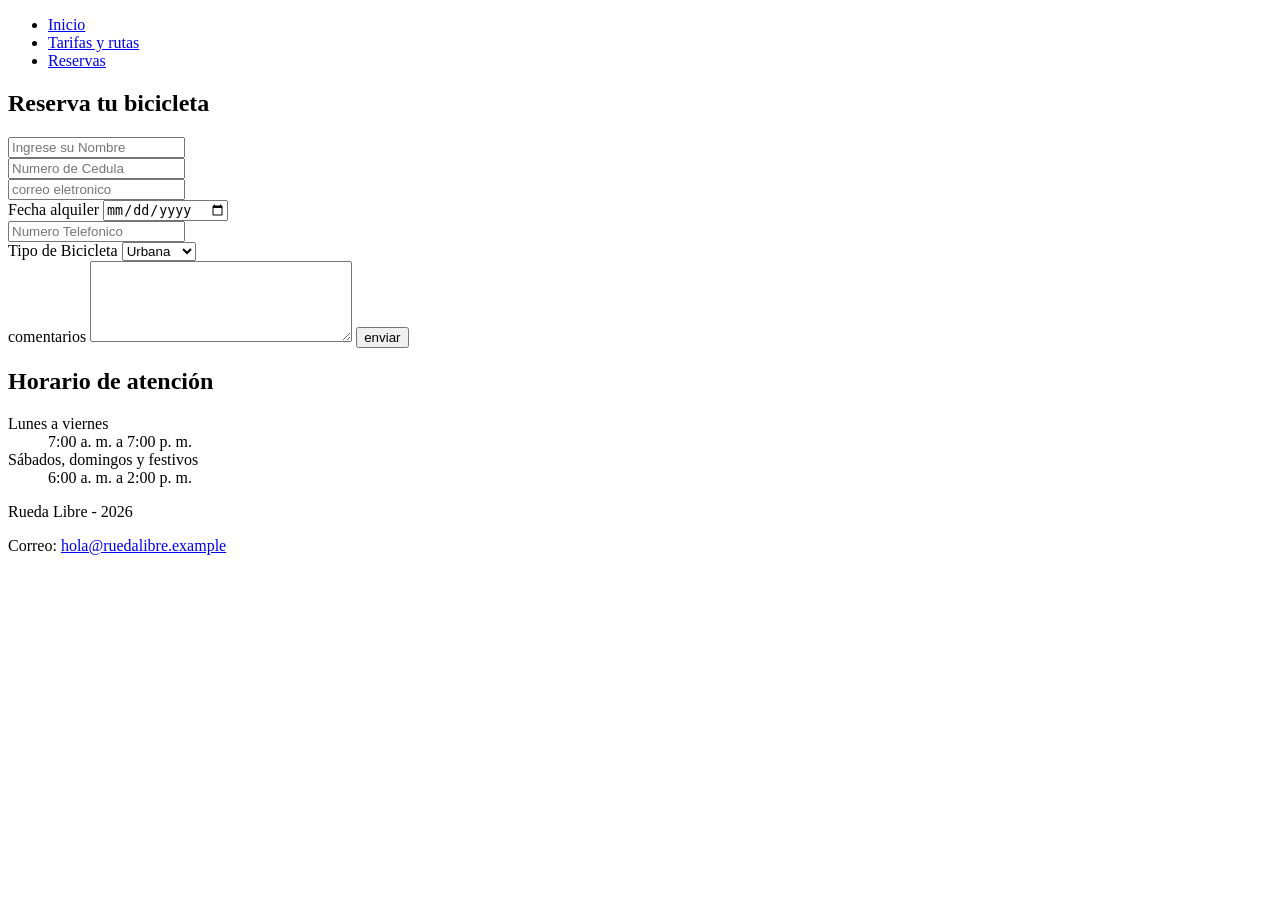
==== Paginas/reservas.html @ f2f65206 "feat: agrego paginas y el formulario para reservar" ====
<!DOCTYPE html>
<html lang="es">
<head>
    <meta charset="UTF-8">
    <meta name="viewport" content="width=device-width, initial-scale=1.0">
    <title>Reservas - Rueda Libre</title>
</head>
<body>
    <nav>
        <ul>
            <li><a href="../index.html">Inicio</a></li>
            <li><a href="tarifas.html">Tarifas y rutas</a></li>
            <li><a href="tarifas.html">Reservas</a></li>
        </ul>
    </nav>
    <section>

        <h1>Reserva tu bicicleta</h1>
    <form action = "tarifas.html" method="post">
        <dt> <input type="text" name="nombres" id="nombres" placeholder="Ingrese su Nombre" required></dt>
        <dt><input type="text" name="Cedula" id="Cedula" placeholder="Numero de Cedula" required></dt>
        <dt><input type="email" name="correo" id="correo" placeholder="correo eletronico" required></dt>
        <label for="fechaalquiler">Fecha alquiler</label>
        <input type="date">
        <dt><input type="text" name="numero" id="numero" placeholder="Numero Telefonico"></dt>
        <label for="tipo de bicicleta">Tipo de Bicicleta</label>
        <select name ="Tipo de Bicicleta" id="Tipo de bicicleta">
            <option value = "Urbana">Urbana</option>
            <option value = "Montaña">Montaña</option>
            <option value = "Electrica">Electrica</option>
        </select>

        <br>
        <label for="cometarios">comentarios</label>
        <textarea cols="30" rows="5" name="comentarios" id="comentarios"></textarea>
    <button type="submit">enviar</button>
    </form>
    </section>
    <h2>Horario de atención</h2>
    <dl>
        <dt>Lunes a viernes</dt>
        <dd>7:00 a. m. a 7:00 p. m.</dd>
        <dt>Sábados, domingos y festivos</dt>
        <dd>6:00 a. m. a 2:00 p. m.</dd>
    </dl>

    <footer>
        <p>Rueda Libre - 2026</p>
        <p>Correo: <a href="mailto:hola@ruedalibre.example">hola@ruedalibre.example</a></p>
    </footer>
</body>
</html>
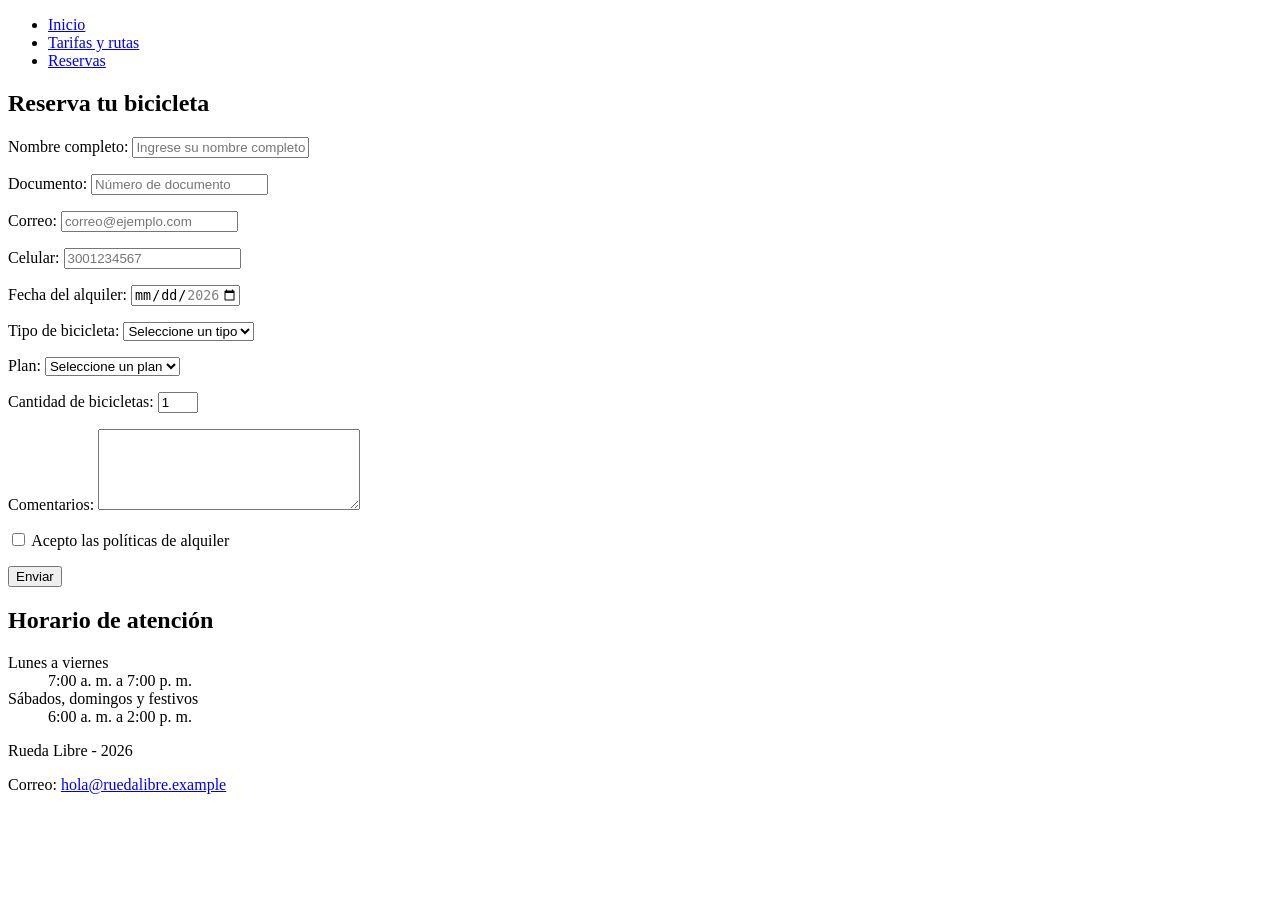
==== commit 3a301e09: "feat: se actualizo el formulario con las validaciones dads" ====
--- a/Paginas/reservas.html
+++ b/Paginas/reservas.html
@@ -17,24 +17,69 @@
     <section>
 
         <h1>Reserva tu bicicleta</h1>
-    <form action = "tarifas.html" method="post">
-        <dt> <input type="text" name="nombres" id="nombres" placeholder="Ingrese su Nombre" required></dt>
-        <dt><input type="text" name="Cedula" id="Cedula" placeholder="Numero de Cedula" required></dt>
-        <dt><input type="email" name="correo" id="correo" placeholder="correo eletronico" required></dt>
-        <label for="fechaalquiler">Fecha alquiler</label>
-        <input type="date">
-        <dt><input type="text" name="numero" id="numero" placeholder="Numero Telefonico"></dt>
-        <label for="tipo de bicicleta">Tipo de Bicicleta</label>
-        <select name ="Tipo de Bicicleta" id="Tipo de bicicleta">
-            <option value = "Urbana">Urbana</option>
-            <option value = "Montaña">Montaña</option>
-            <option value = "Electrica">Electrica</option>
+<form action="tarifas.html" method="post">
+    <p>
+        <label for="nombres">Nombre completo: </label>
+        <input type="text" name="nombres" id="nombres" placeholder="Ingrese su nombre completo" required minlength="3" maxlength="100">
+    </p>
+
+    <p>
+        <label for="documento">Documento:</label>
+        <input type="text" name="documento" id="documento" placeholder="Número de documento" required inputmode="numeric" pattern="[0-9]{6,10}" minlength="6" maxlength="10" title="Solo números, entre 6 y 10 dígitos">
+    </p>
+
+    <p>
+        <label for="correo">Correo:</label>
+        <input type="email" name="correo" id="correo" placeholder="correo@ejemplo.com" required pattern="[^\s@]+@[^\s@]+\.[^\s@]+" title="Ingrese un correo válido, por ejemplo nombre@dominio.com">
+    </p>
+
+    <p>
+        <label for="celular">Celular:</label>
+        <input type="tel" name="celular" id="celular" placeholder="3001234567" required inputmode="numeric" pattern="3[0-9]{9}" maxlength="10" title="10 dígitos y debe empezar por 3">
+    </p>
+
+    <p>
+        <label for="fechaalquiler">Fecha del alquiler:</label>
+        <input type="date" name="fechaalquiler" id="fechaalquiler" required min="2026-11-01" max="2026-12-31">
+    </p>
+
+    <p>
+        <label for="tipobicicleta">Tipo de bicicleta: </label>
+        <select name="tipobicicleta" id="tipobicicleta" required>
+            <option value="" selected disabled>Seleccione un tipo</option>
+            <option value="Urbana">Urbana</option>
+            <option value="Montaña">Montaña</option>
+            <option value="Electrica">Eléctrica</option>
         </select>
+    </p>
 
-        <br>
-        <label for="cometarios">comentarios</label>
-        <textarea cols="30" rows="5" name="comentarios" id="comentarios"></textarea>
-    <button type="submit">enviar</button>
+    <p>
+        <label for="plan">Plan:</label>
+        <select name="plan" id="plan" required>
+            <option value="" selected disabled>Seleccione un plan</option>
+            <option value="Hora">Por hora</option>
+            <option value="Dia">Por día</option>
+            <option value="Semana">Por semana</option>
+        </select>
+    </p>
+
+    <p>
+        <label for="cantidad">Cantidad de bicicletas:</label>
+        <input type="number" name="cantidad" id="cantidad" required min="1" max="6" step="1" value="1">
+    </p>
+
+    <p>
+        <label for="comentarios">Comentarios:</label>
+        <textarea name="comentarios" id="comentarios" cols="30" rows="5" maxlength="300"></textarea>
+    </p>
+
+    <p>
+        <input type="checkbox" name="politicas" id="politicas" required>
+        <label for="politicas">Acepto las políticas de alquiler</label>
+    </p>
+
+    <button type="submit">Enviar</button>
+</form>
     </form>
     </section>
     <h2>Horario de atención</h2>
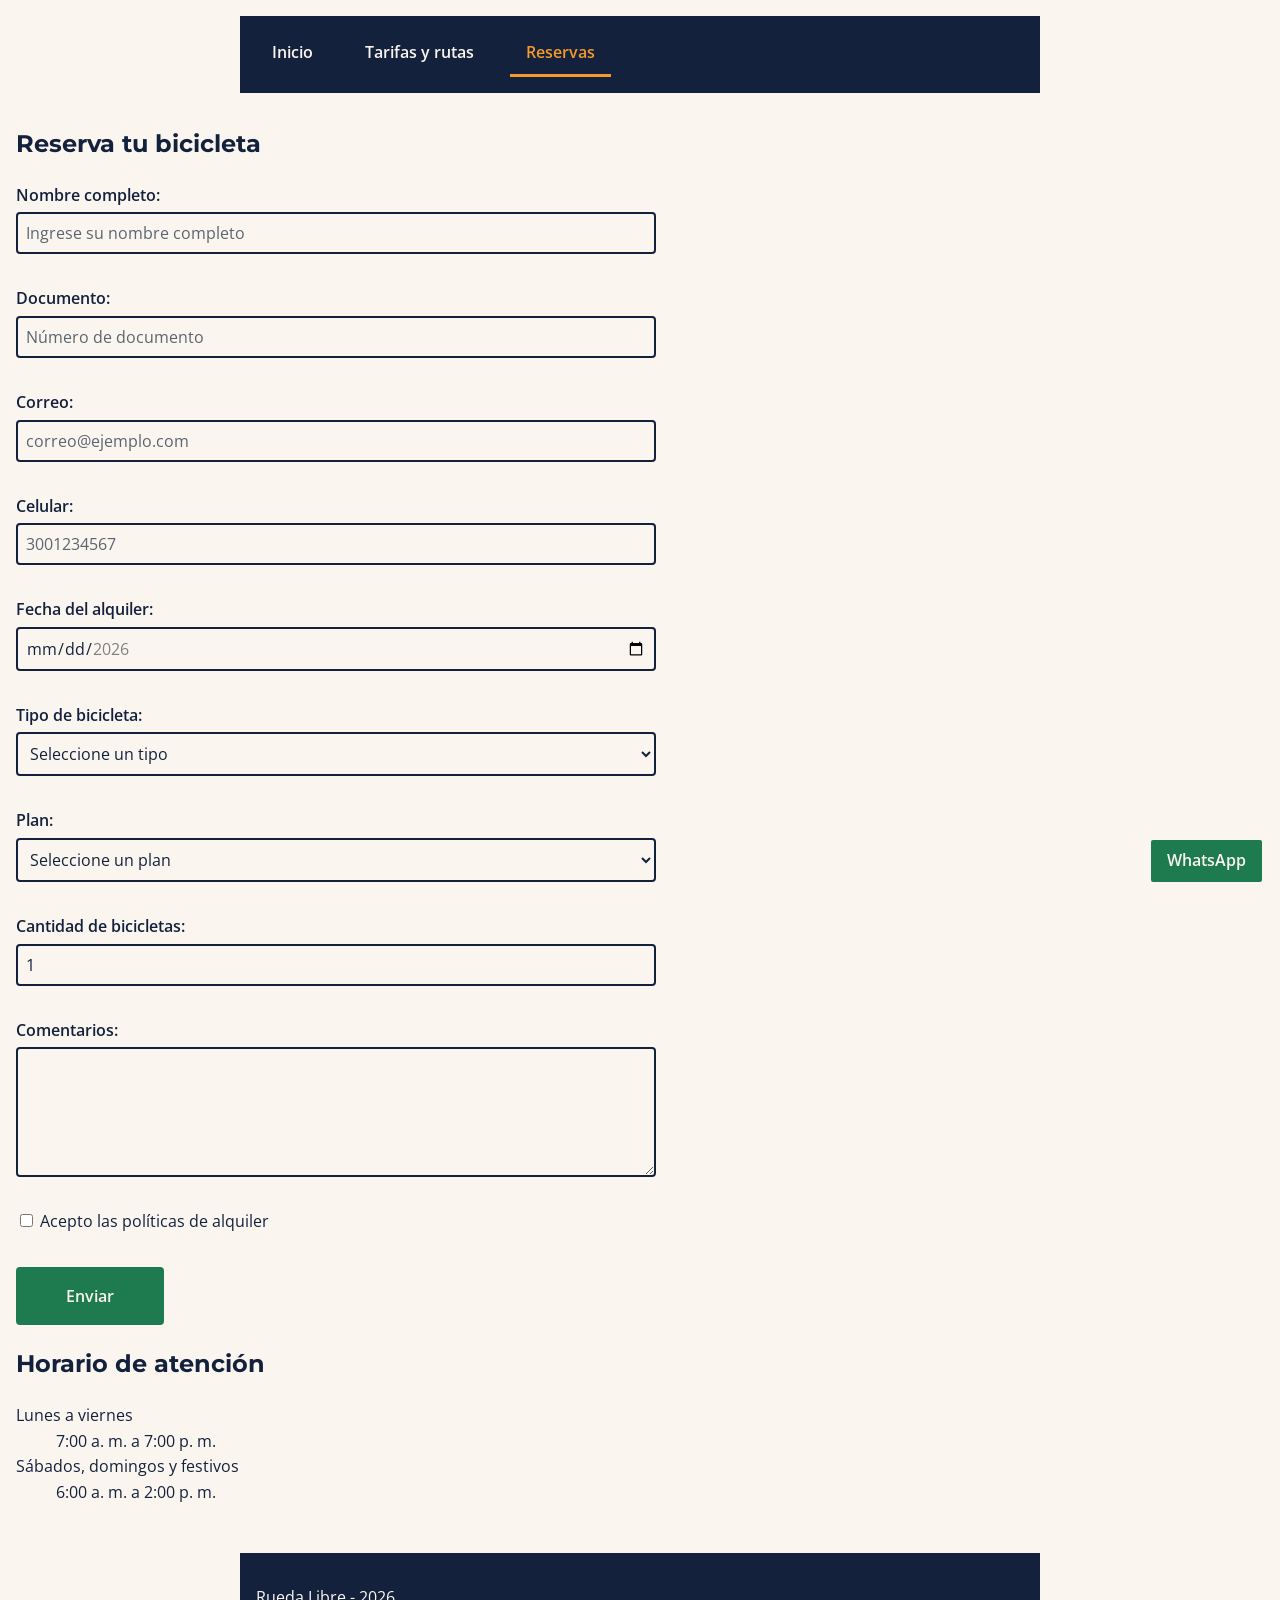
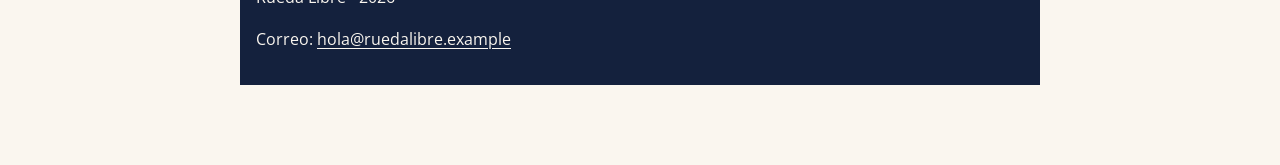
==== commit c3a94165: "feat: dia 3, aun hay errores y cosas por corregir" ====
--- a/Paginas/reservas.html
+++ b/Paginas/reservas.html
@@ -5,19 +5,25 @@
     <meta charset="UTF-8">
     <meta name="viewport" content="width=device-width, initial-scale=1.0">
     <title>Reservas - Rueda Libre</title>
+    <link rel="preconnect" href="https://fonts.googleapis.com">
+    <link rel="preconnect" href="https://fonts.gstatic.com" crossorigin>
+    <link href="https://fonts.googleapis.com/css2?family=Montserrat:wght@600;700&family=Open+Sans:wght@400;600&display=swap" rel="stylesheet">
+    <link rel="stylesheet" href="../css/styles.css">
 </head>
 <body>
-    <nav>
-        <ul>
-            <li><a href="../index.html">Inicio</a></li>
-            <li><a href="tarifas.html">Tarifas y rutas</a></li>
-            <li><a href="tarifas.html">Reservas</a></li>
-        </ul>
-    </nav>
+    <header>
+        <nav aria-label="Principal">
+            <ul id="menu">
+                <li><a href="../index.html">Inicio</a></li>
+                <li><a href="tarifas.html">Tarifas y rutas</a></li>
+                <li><a href="reservas.html" class="activo" aria-current="page">Reservas</a></li>
+            </ul>
+        </nav>
+    </header>
     <section>
 
-        <h1>Reserva tu bicicleta</h1>
-<form action="tarifas.html" method="post">
+    <h1>Reserva tu bicicleta</h1>
+    <form action="tarifas.html" method="post">
     <p>
         <label for="nombres">Nombre completo: </label>
         <input type="text" name="nombres" id="nombres" placeholder="Ingrese su nombre completo" required minlength="3" maxlength="100">
@@ -94,5 +100,6 @@
         <p>Rueda Libre - 2026</p>
         <p>Correo: <a href="mailto:hola@ruedalibre.example">hola@ruedalibre.example</a></p>
     </footer>
+    <a href="https://wa.me/573000000000" class="whatsapp" target="_blank" rel="noopener noreferrer" aria-label="WhatsApp (se abre en una pestaña nueva)">WhatsApp</a>
 </body>
 </html>
--- a/css/styles.css
+++ b/css/styles.css
@@ -0,0 +1,397 @@
+/* =========================================================
+   Rueda Libre v1.0 - Hoja de estilos principal
+   Índice:
+   1. Modelo de caja
+   2. Variables
+   3. Base (cuerpo, títulos, enlaces, imágenes)
+   4. Estructura (columna central)
+   5. Navegación
+   6. Componentes (portada, tarjetas, botones, WhatsApp, tablas)
+   7. Formulario
+   8. Pie de página
+   ========================================================= */
+
+
+/* =========================================================
+   1. MODELO DE CAJA
+   width incluye relleno y borde en todos los elementos
+   ========================================================= */
+*, *::before, *::after {
+    box-sizing: border-box;
+}
+
+
+/* =========================================================
+   2. VARIABLES
+   ========================================================= */
+:root {
+    /* Paleta del cliente */
+    --color-primario:   #1E7A4F;  /* Verde Ruta: botones y enlaces */
+    --color-secundario: #F39A2B;  /* Naranja Pedal: fondos de destacados */
+    --color-texto:      #14213D;  /* Azul Noche: texto, títulos, encabezado */
+    --color-fondo:      #FAF6EF;  /* Crema: fondo general */
+    --color-gris:       #5B6470;  /* Gris Asfalto: texto secundario */
+
+    /* Tipografía con respaldo */
+    --fuente-titulos: "Montserrat", Arial, Helvetica, sans-serif;
+    --fuente-texto:   "Open Sans", Verdana, Arial, sans-serif;
+
+    /* Escala de espaciado */
+    --espacio-xs: 0.25rem;
+    --espacio-s:  0.5rem;
+    --espacio-m:  1rem;
+    --espacio-l:  2rem;
+    --espacio-xl: 3rem;
+}
+
+
+/* =========================================================
+   3. BASE
+   ========================================================= */
+body {
+    font-family: var(--fuente-texto);
+    color: var(--color-texto);
+    background-color: var(--color-fondo);
+    line-height: 1.6;
+    margin: 0;
+    padding: var(--espacio-m);
+    /* Espacio al final para que el enlace de WhatsApp no tape el pie */
+    padding-bottom: calc(var(--espacio-xl) + var(--espacio-l));
+}
+
+h1, h2, h3, h4, h5, h6 {
+    font-family: var(--fuente-titulos);
+}
+
+a {
+    color: var(--color-primario);
+    text-decoration: underline;
+    text-underline-offset: 0.2em;
+}
+
+a:hover,
+a:focus {
+    color: var(--color-texto);
+    text-decoration-thickness: 0.15em;
+}
+
+a:focus {
+    outline: 3px solid var(--color-primario);
+    outline-offset: 3px;
+}
+
+img {
+    max-width: 100%;
+    height: auto;
+}
+
+
+/* =========================================================
+   4. ESTRUCTURA
+   Columna central limitada en rem y centrada
+   ========================================================= */
+nav, main, footer {
+    max-width: 50rem;
+    margin-left: auto;
+    margin-right: auto;
+}
+
+
+/* =========================================================
+   5. NAVEGACIÓN
+   ========================================================= */
+nav {
+    background-color: var(--color-texto);
+    padding: var(--espacio-m);
+    margin-bottom: var(--espacio-l);
+}
+
+#menu {
+    list-style: none;
+    margin: 0;
+    padding: 0;
+}
+
+/* Opciones en fila */
+#menu li {
+    display: inline-block;
+    margin-right: var(--espacio-m);
+}
+
+#menu a {
+    display: inline-block;
+    color: var(--color-fondo);
+    font-weight: 600;
+    text-decoration: none;
+    padding: var(--espacio-s) var(--espacio-m);
+    border-bottom: 3px solid transparent;
+}
+
+/* Página actual: (1,1,1) supera a "#menu a" (1,0,1) */
+#menu a.activo {
+    color: var(--color-secundario);
+    border-bottom-color: var(--color-secundario);
+}
+
+/* Después de .activo: misma especificidad, decide el orden */
+#menu a:hover,
+#menu a:focus {
+    background-color: var(--color-secundario);
+    color: var(--color-texto);
+}
+
+#menu a:focus {
+    outline: 3px solid var(--color-fondo);
+    outline-offset: 2px;
+}
+
+
+/* =========================================================
+   6. COMPONENTES
+   ========================================================= */
+
+/* ---------- Portada de inicio ---------- */
+.portada {
+    min-height: 60vh;
+    padding: var(--espacio-xl) var(--espacio-l);
+    margin-bottom: var(--espacio-l);
+    background-color: var(--color-primario);
+    color: var(--color-fondo);
+    border-radius: var(--espacio-s);
+    text-align: center;
+}
+
+.portada a {
+    color: var(--color-fondo);
+}
+
+.portada a:hover,
+.portada a:focus {
+    background-color: var(--color-secundario);
+    color: var(--color-texto);
+}
+
+.portada a:focus {
+    outline-color: var(--color-fondo);
+}
+
+.portada img {
+    display: block;
+    margin: var(--espacio-l) auto 0;
+}
+
+/* ---------- Tarjetas de servicio ---------- */
+.tarjeta {
+    position: relative;               /* referencia para la etiqueta */
+    width: 100%;
+    padding: var(--espacio-m);
+    margin-bottom: var(--espacio-l);
+    border: 2px solid var(--color-texto);
+    border-radius: var(--espacio-s);
+}
+
+.tarjeta h3 {
+    margin-top: 0;
+}
+
+.tarjeta img {
+    display: block;
+    width: 100%;
+    height: auto;
+    margin-bottom: var(--espacio-m);
+}
+
+/* Etiqueta "Nuevo": sale del flujo, no desplaza nada */
+.etiqueta-nuevo {
+    position: absolute;
+    top: var(--espacio-s);
+    right: var(--espacio-s);
+    padding: var(--espacio-xs) var(--espacio-s);
+    background-color: var(--color-secundario);
+    color: var(--color-texto);
+    border-radius: var(--espacio-xs);
+    font-size: 0.875rem;
+    font-weight: 700;
+    text-transform: uppercase;
+}
+
+/* Deja libre el espacio de la etiqueta para que no pise el título */
+.tarjeta-nueva h3 {
+    padding-right: calc(var(--espacio-xl) + var(--espacio-m));
+}
+
+/* ---------- Botones: CTA, formulario y WhatsApp ---------- */
+.boton-cta,
+button,
+.whatsapp {
+    background-color: var(--color-primario);
+    color: var(--color-fondo);
+    border: 2px solid var(--color-primario);
+    border-radius: var(--espacio-xs);
+    font-weight: 600;
+    text-decoration: none;
+    cursor: pointer;
+}
+
+.boton-cta {
+    display: inline-block;
+    padding: var(--espacio-s) var(--espacio-l);
+}
+
+button {
+    padding: var(--espacio-m) var(--espacio-xl);
+}
+
+.boton-cta:hover,
+.boton-cta:focus,
+button:hover,
+button:focus,
+.whatsapp:hover,
+.whatsapp:focus {
+    background-color: var(--color-secundario);
+    color: var(--color-texto);
+    border-color: var(--color-texto);
+}
+
+.boton-cta:focus,
+button:focus {
+    outline: 3px solid var(--color-texto);
+    outline-offset: 3px;
+}
+
+/* ---------- Enlace flotante de WhatsApp ---------- */
+.whatsapp {
+    position: fixed;                  /* anclado a la ventana, no a la página */
+    right: var(--espacio-m);
+    bottom: var(--espacio-m);
+    z-index: 10;                      /* por encima del contenido */
+    padding: var(--espacio-s) var(--espacio-m);
+    border-color: var(--color-fondo);
+}
+
+/* Aro crema + contorno azul: se ve sobre fondo crema y sobre el pie azul */
+.whatsapp:focus {
+    outline: 3px solid var(--color-texto);
+    outline-offset: 3px;
+    box-shadow: 0 0 0 3px var(--color-fondo);
+}
+
+/* ---------- Tablas ---------- */
+table {
+    width: 100%;
+    border-collapse: collapse;
+    margin-bottom: var(--espacio-l);
+}
+
+th, td {
+    border: 1px solid var(--color-texto);
+    padding: var(--espacio-s) var(--espacio-m);
+    text-align: left;
+}
+
+thead th {
+    background-color: var(--color-texto);
+    color: var(--color-fondo);
+}
+
+caption {
+    font-weight: 600;
+    margin-bottom: var(--espacio-s);
+}
+
+
+/* =========================================================
+   7. FORMULARIO
+   ========================================================= */
+form {
+    max-width: 40rem;
+}
+
+form p {
+    margin: 0 0 var(--espacio-l);
+}
+
+label {
+    display: block;
+    margin-bottom: var(--espacio-xs);
+    font-weight: 600;
+}
+
+/* El checkbox va en la misma línea que su etiqueta */
+input[type="checkbox"] + label {
+    display: inline;
+    font-weight: 400;
+}
+
+input, select, textarea, button {
+    font-family: inherit;
+    font-size: 1rem;
+}
+
+input, select, textarea {
+    color: var(--color-texto);
+    background-color: var(--color-fondo);
+    border: 2px solid var(--color-texto);
+    border-radius: var(--espacio-xs);
+    padding: var(--espacio-s);
+}
+
+/* Campos a todo el ancho (excepto el checkbox) */
+input:not([type="checkbox"]),
+select,
+textarea {
+    display: block;
+    width: 100%;
+}
+
+textarea {
+    resize: vertical;
+}
+
+input[type="checkbox"] {
+    accent-color: var(--color-primario);
+}
+
+::placeholder {
+    color: var(--color-gris);
+    opacity: 1;
+}
+
+input:hover,
+select:hover,
+textarea:hover {
+    border-color: var(--color-primario);
+}
+
+/* Indicador de foco propio */
+input:focus,
+select:focus,
+textarea:focus {
+    outline: 3px solid var(--color-primario);
+    outline-offset: 2px;
+    border-color: var(--color-primario);
+}
+
+
+/* =========================================================
+   8. PIE DE PÁGINA
+   ========================================================= */
+footer {
+    background-color: var(--color-texto);
+    color: var(--color-fondo);
+    margin-top: var(--espacio-xl);
+    padding: var(--espacio-m);
+}
+
+footer a {
+    color: var(--color-fondo);
+}
+
+footer a:hover,
+footer a:focus {
+    color: var(--color-secundario);
+}
+
+footer a:focus {
+    outline-color: var(--color-fondo);
+}
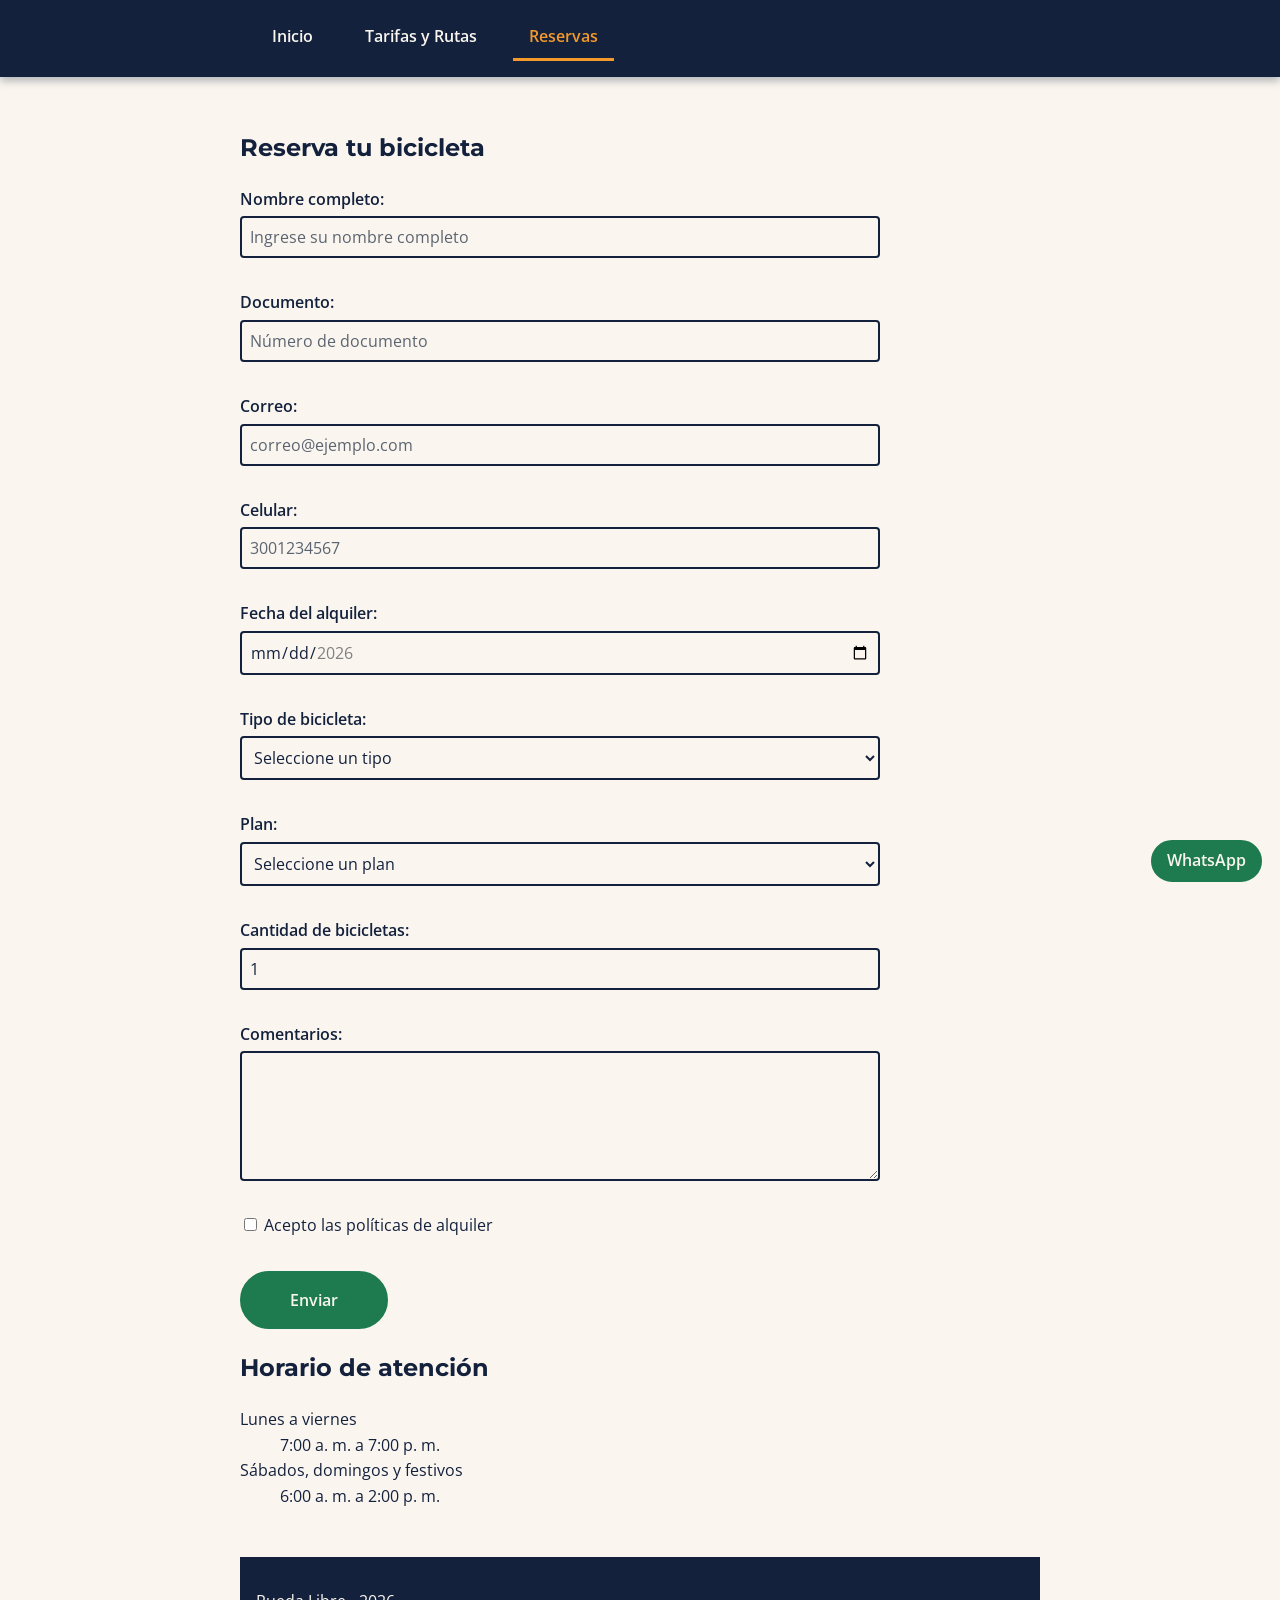
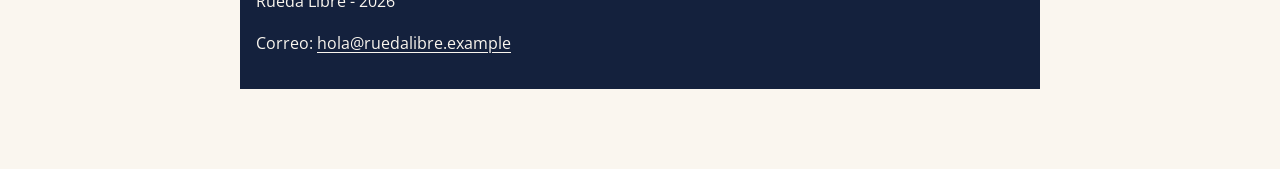
==== commit 6537ce59: "feat:dia 3 con actualisaciones y arreglo de errores" ====
--- a/Paginas/reservas.html
+++ b/Paginas/reservas.html
@@ -1,4 +1,3 @@
-
 <!DOCTYPE html>
 <html lang="es">
 <head>
@@ -11,95 +10,103 @@
     <link rel="stylesheet" href="../css/styles.css">
 </head>
 <body>
+
     <header>
         <nav aria-label="Principal">
             <ul id="menu">
                 <li><a href="../index.html">Inicio</a></li>
-                <li><a href="tarifas.html">Tarifas y rutas</a></li>
+                <li><a href="tarifas.html">Tarifas y Rutas</a></li>
                 <li><a href="reservas.html" class="activo" aria-current="page">Reservas</a></li>
             </ul>
         </nav>
     </header>
-    <section>
 
-    <h1>Reserva tu bicicleta</h1>
-    <form action="tarifas.html" method="post">
-    <p>
-        <label for="nombres">Nombre completo: </label>
-        <input type="text" name="nombres" id="nombres" placeholder="Ingrese su nombre completo" required minlength="3" maxlength="100">
-    </p>
+    <main>
 
-    <p>
-        <label for="documento">Documento:</label>
-        <input type="text" name="documento" id="documento" placeholder="Número de documento" required inputmode="numeric" pattern="[0-9]{6,10}" minlength="6" maxlength="10" title="Solo números, entre 6 y 10 dígitos">
-    </p>
+        <section>
+            <h1>Reserva tu bicicleta</h1>
 
-    <p>
-        <label for="correo">Correo:</label>
-        <input type="email" name="correo" id="correo" placeholder="correo@ejemplo.com" required pattern="[^\s@]+@[^\s@]+\.[^\s@]+" title="Ingrese un correo válido, por ejemplo nombre@dominio.com">
-    </p>
+            <form action="tarifas.html" method="get">
+                <p>
+                    <label for="nombres">Nombre completo:</label>
+                    <input type="text" name="nombres" id="nombres" placeholder="Ingrese su nombre completo" autocomplete="name" required minlength="3" maxlength="100">
+                </p>
 
-    <p>
-        <label for="celular">Celular:</label>
-        <input type="tel" name="celular" id="celular" placeholder="3001234567" required inputmode="numeric" pattern="3[0-9]{9}" maxlength="10" title="10 dígitos y debe empezar por 3">
-    </p>
+                <p>
+                    <label for="documento">Documento:</label>
+                    <input type="text" name="documento" id="documento" placeholder="Número de documento" required inputmode="numeric" pattern="[0-9]{6,10}" minlength="6" maxlength="10" title="Solo números, entre 6 y 10 dígitos">
+                </p>
 
-    <p>
-        <label for="fechaalquiler">Fecha del alquiler:</label>
-        <input type="date" name="fechaalquiler" id="fechaalquiler" required min="2026-11-01" max="2026-12-31">
-    </p>
+                <p>
+                    <label for="correo">Correo:</label>
+                    <input type="email" name="correo" id="correo" placeholder="correo@ejemplo.com" autocomplete="email" required pattern="[^\s@]+@[^\s@]+\.[^\s@]+" title="Ingrese un correo válido, por ejemplo nombre@dominio.com">
+                </p>
 
-    <p>
-        <label for="tipobicicleta">Tipo de bicicleta: </label>
-        <select name="tipobicicleta" id="tipobicicleta" required>
-            <option value="" selected disabled>Seleccione un tipo</option>
-            <option value="Urbana">Urbana</option>
-            <option value="Montaña">Montaña</option>
-            <option value="Electrica">Eléctrica</option>
-        </select>
-    </p>
+                <p>
+                    <label for="celular">Celular:</label>
+                    <input type="tel" name="celular" id="celular" placeholder="3001234567" autocomplete="tel" required inputmode="numeric" pattern="3[0-9]{9}" maxlength="10" title="10 dígitos y debe empezar por 3">
+                </p>
 
-    <p>
-        <label for="plan">Plan:</label>
-        <select name="plan" id="plan" required>
-            <option value="" selected disabled>Seleccione un plan</option>
-            <option value="Hora">Por hora</option>
-            <option value="Dia">Por día</option>
-            <option value="Semana">Por semana</option>
-        </select>
-    </p>
+                <p>
+                    <label for="fechaalquiler">Fecha del alquiler:</label>
+                    <input type="date" name="fechaalquiler" id="fechaalquiler" required min="2026-11-01" max="2026-12-31">
+                </p>
 
-    <p>
-        <label for="cantidad">Cantidad de bicicletas:</label>
-        <input type="number" name="cantidad" id="cantidad" required min="1" max="6" step="1" value="1">
-    </p>
+                <p>
+                    <label for="tipobicicleta">Tipo de bicicleta:</label>
+                    <select name="tipobicicleta" id="tipobicicleta" required>
+                        <option value="" selected disabled>Seleccione un tipo</option>
+                        <option value="Urbana">Urbana</option>
+                        <option value="Montaña">Montaña</option>
+                        <option value="Electrica">Eléctrica</option>
+                    </select>
+                </p>
 
-    <p>
-        <label for="comentarios">Comentarios:</label>
-        <textarea name="comentarios" id="comentarios" cols="30" rows="5" maxlength="300"></textarea>
-    </p>
+                <p>
+                    <label for="plan">Plan:</label>
+                    <select name="plan" id="plan" required>
+                        <option value="" selected disabled>Seleccione un plan</option>
+                        <option value="Hora">Por hora</option>
+                        <option value="Dia">Por día</option>
+                        <option value="Semana">Por semana</option>
+                    </select>
+                </p>
 
-    <p>
-        <input type="checkbox" name="politicas" id="politicas" required>
-        <label for="politicas">Acepto las políticas de alquiler</label>
-    </p>
+                <p>
+                    <label for="cantidad">Cantidad de bicicletas:</label>
+                    <input type="number" name="cantidad" id="cantidad" required min="1" max="6" step="1" value="1">
+                </p>
 
-    <button type="submit">Enviar</button>
-</form>
-    </form>
-    </section>
-    <h2>Horario de atención</h2>
-    <dl>
-        <dt>Lunes a viernes</dt>
-        <dd>7:00 a. m. a 7:00 p. m.</dd>
-        <dt>Sábados, domingos y festivos</dt>
-        <dd>6:00 a. m. a 2:00 p. m.</dd>
-    </dl>
+                <p>
+                    <label for="comentarios">Comentarios:</label>
+                    <textarea name="comentarios" id="comentarios" cols="30" rows="5" maxlength="300"></textarea>
+                </p>
+
+                <p>
+                    <input type="checkbox" name="politicas" id="politicas" required>
+                    <label for="politicas">Acepto las políticas de alquiler</label>
+                </p>
+
+                <button type="submit">Enviar</button>
+            </form>
+        </section>
+
+        <h2>Horario de atención</h2>
+        <dl>
+            <dt>Lunes a viernes</dt>
+            <dd>7:00 a. m. a 7:00 p. m.</dd>
+            <dt>Sábados, domingos y festivos</dt>
+            <dd>6:00 a. m. a 2:00 p. m.</dd>
+        </dl>
+
+    </main>
 
     <footer>
         <p>Rueda Libre - 2026</p>
         <p>Correo: <a href="mailto:hola@ruedalibre.example">hola@ruedalibre.example</a></p>
     </footer>
+
     <a href="https://wa.me/573000000000" class="whatsapp" target="_blank" rel="noopener noreferrer" aria-label="WhatsApp (se abre en una pestaña nueva)">WhatsApp</a>
+
 </body>
-</html>
+</html>
--- a/css/styles.css
+++ b/css/styles.css
@@ -5,7 +5,7 @@
    2. Variables
    3. Base (cuerpo, títulos, enlaces, imágenes)
    4. Estructura (columna central)
-   5. Navegación
+   5. Navegación (encabezado fijo)
    6. Componentes (portada, tarjetas, botones, WhatsApp, tablas)
    7. Formulario
    8. Pie de página
@@ -32,6 +32,10 @@
     --color-fondo:      #FAF6EF;  /* Crema: fondo general */
     --color-gris:       #5B6470;  /* Gris Asfalto: texto secundario */
 
+    /* Transparencias derivadas de la paleta */
+    --color-velo:   rgba(20, 33, 61, 0.7);  /* Azul Noche al 70 % sobre la foto */
+    --color-sombra: rgba(20, 33, 61, 0.3);  /* Azul Noche al 30 % para sombras */
+
     /* Tipografía con respaldo */
     --fuente-titulos: "Montserrat", Arial, Helvetica, sans-serif;
     --fuente-texto:   "Open Sans", Verdana, Arial, sans-serif;
@@ -48,15 +52,20 @@
 /* =========================================================
    3. BASE
    ========================================================= */
+html {
+    /* Deja espacio para el menú fijo al saltar a un ancla */
+    scroll-padding-top: 5rem;
+}
+
 body {
     font-family: var(--fuente-texto);
     color: var(--color-texto);
     background-color: var(--color-fondo);
     line-height: 1.6;
     margin: 0;
-    padding: var(--espacio-m);
-    /* Espacio al final para que el enlace de WhatsApp no tape el pie */
-    padding-bottom: calc(var(--espacio-xl) + var(--espacio-l));
+    /* Arriba 0 para que el menú quede pegado al borde.
+       Abajo: espacio para que WhatsApp no tape el pie. */
+    padding: 0 var(--espacio-m) calc(var(--espacio-xl) + var(--espacio-l));
 }
 
 h1, h2, h3, h4, h5, h6 {
@@ -96,14 +105,30 @@
     margin-right: auto;
 }
 
+main {
+    padding-top: var(--espacio-l);
+}
+
 
 /* =========================================================
    5. NAVEGACIÓN
    ========================================================= */
+
+/* Encabezado fijo: solo el <header> hijo directo del <body> */
+body > header {
+    position: sticky;
+    top: 0;
+    z-index: 20;                       /* por encima de portada, tarjetas y tablas */
+    background-color: var(--color-texto);
+    /* Cancela el relleno lateral del body para cubrir todo el ancho */
+    margin: 0 calc(-1 * var(--espacio-m));
+    padding: 0 var(--espacio-m);
+    box-shadow: 0 0.25rem 0.5rem var(--color-sombra);
+}
+
 nav {
     background-color: var(--color-texto);
     padding: var(--espacio-m);
-    margin-bottom: var(--espacio-l);
 }
 
 #menu {
@@ -118,6 +143,12 @@
     margin-right: var(--espacio-m);
 }
 
+/* .logo img{
+    width: 200px;
+    margin-top: -7px;
+    margin-right: 250px;
+
+} */
 #menu a {
     display: inline-block;
     color: var(--color-fondo);
@@ -150,34 +181,43 @@
    6. COMPONENTES
    ========================================================= */
 
-/* ---------- Portada de inicio ---------- */
-.portada {
-    min-height: 60vh;
-    padding: var(--espacio-xl) var(--espacio-l);
-    margin-bottom: var(--espacio-l);
-    background-color: var(--color-primario);
-    color: var(--color-fondo);
-    border-radius: var(--espacio-s);
-    text-align: center;
-}
-
-.portada a {
-    color: var(--color-fondo);
-}
-
-.portada a:hover,
-.portada a:focus {
-    background-color: var(--color-secundario);
-    color: var(--color-texto);
-}
-
-.portada a:focus {
+/* ---------- Portada de ancho completo (hero) ---------- */
+.hero {
+    /* Cancela el relleno lateral del body para llegar a los bordes */
+    margin: 0 calc(-1 * var(--espacio-m));
+    min-height: 90vh;
+    padding: var(--espacio-xl) var(--espacio-m);
+
+    /* Velo oscuro encima de la foto (ruta relativa al CSS) */
+    background-image: linear-gradient(var(--color-velo), var(--color-velo)),
+                      url("../img/fondo.jpg");
+    background-size: cover;
+    background-position: center;
+    background-repeat: no-repeat;
+    background-color: var(--color-texto);  /* respaldo si la imagen no carga */
+
+    color: var(--color-fondo);
+
+    /* Centra el contenido verticalmente */
+    display: flex;
+    flex-direction: column;
+    justify-content: center;
+}
+
+.hero-contenido {
+    width: 100%;
+    max-width: 50rem;
+    margin: 0 auto;
+}
+
+.hero h1 {
+    font-size: 3rem;
+    margin-top: 0;
+}
+
+/* El contorno de foco debe verse sobre la foto oscura */
+.hero .boton-cta:focus {
     outline-color: var(--color-fondo);
-}
-
-.portada img {
-    display: block;
-    margin: var(--espacio-l) auto 0;
 }
 
 /* ---------- Tarjetas de servicio ---------- */
@@ -227,7 +267,7 @@
     background-color: var(--color-primario);
     color: var(--color-fondo);
     border: 2px solid var(--color-primario);
-    border-radius: var(--espacio-xs);
+    border-radius: 60px;
     font-weight: 600;
     text-decoration: none;
     cursor: pointer;
@@ -264,7 +304,7 @@
     position: fixed;                  /* anclado a la ventana, no a la página */
     right: var(--espacio-m);
     bottom: var(--espacio-m);
-    z-index: 10;                      /* por encima del contenido */
+    z-index: 10;                      /* por encima del contenido, bajo el menú */
     padding: var(--espacio-s) var(--espacio-m);
     border-color: var(--color-fondo);
 }
@@ -286,7 +326,7 @@
 th, td {
     border: 1px solid var(--color-texto);
     padding: var(--espacio-s) var(--espacio-m);
-    text-align: left;
+    text-align: center;
 }
 
 thead th {
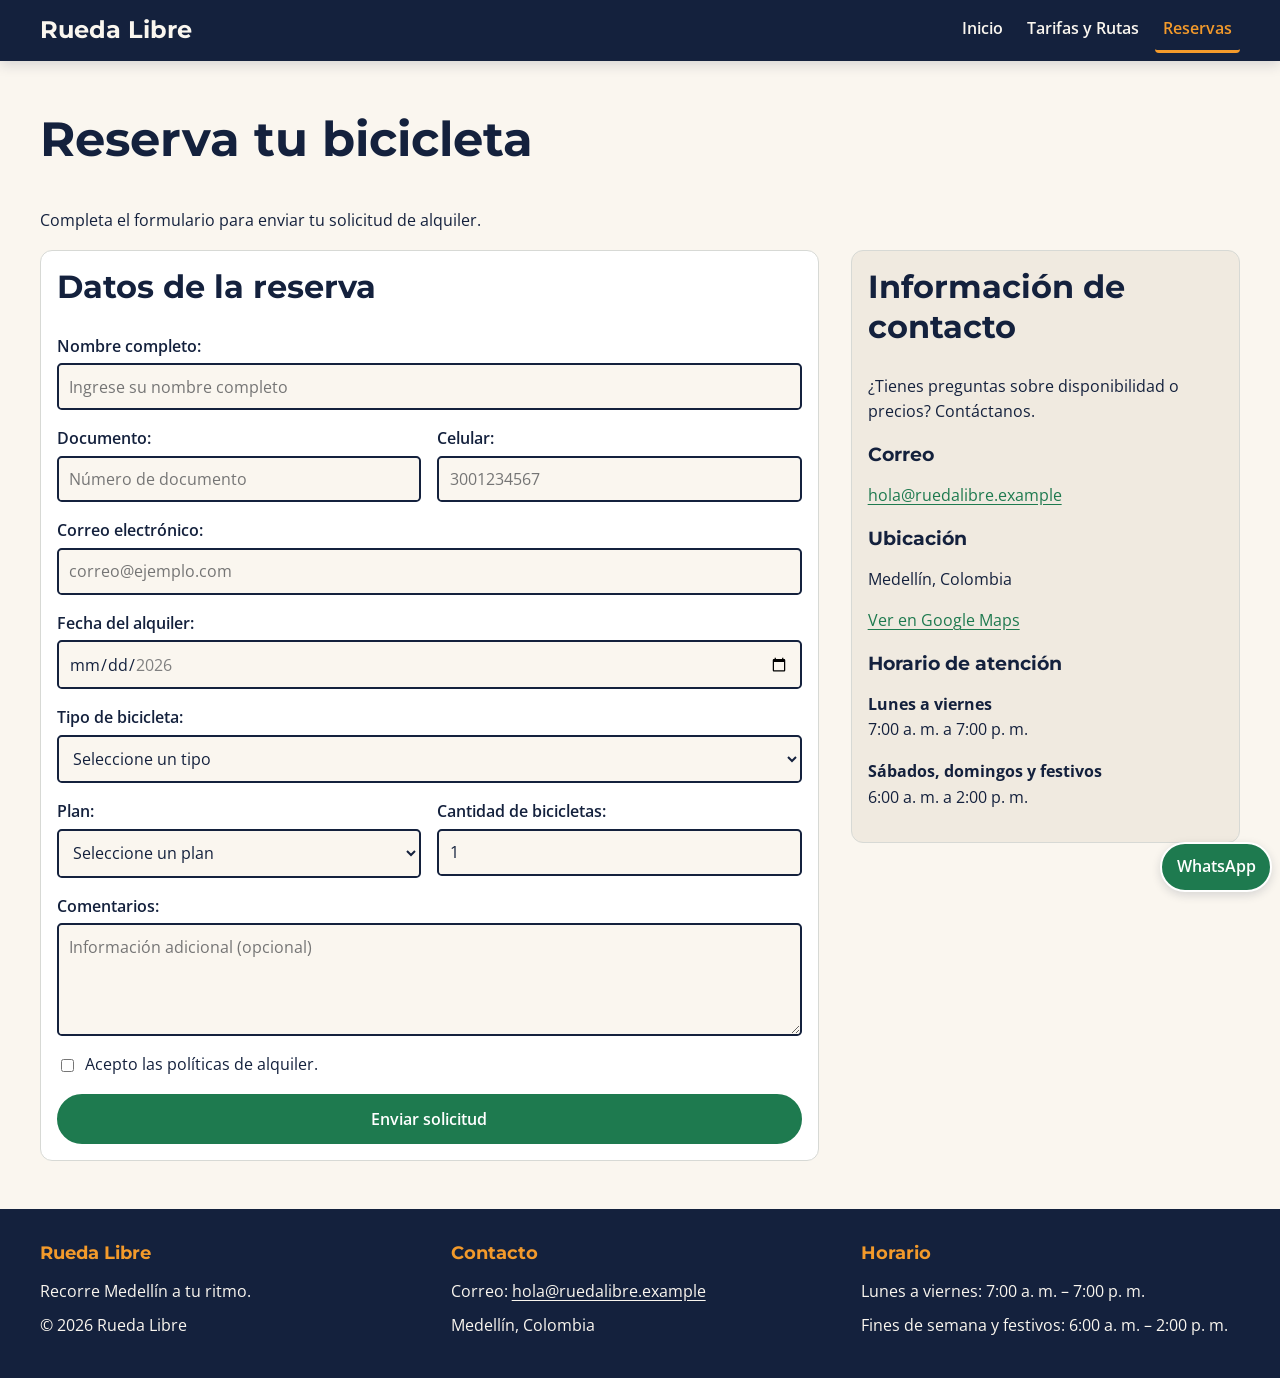
==== commit 4f8081d3: "feat:actualizamos la pagina con los nuevos retos de la semana 3, arreglamos errores y cambiamos menu" ====
--- a/Paginas/reservas.html
+++ b/Paginas/reservas.html
@@ -3,110 +3,179 @@
 <head>
     <meta charset="UTF-8">
     <meta name="viewport" content="width=device-width, initial-scale=1.0">
+    <meta name="description" content="Reserva tu bicicleta con Rueda Libre en Medellín.">
     <title>Reservas - Rueda Libre</title>
+
     <link rel="preconnect" href="https://fonts.googleapis.com">
     <link rel="preconnect" href="https://fonts.gstatic.com" crossorigin>
     <link href="https://fonts.googleapis.com/css2?family=Montserrat:wght@600;700&family=Open+Sans:wght@400;600&display=swap" rel="stylesheet">
-    <link rel="stylesheet" href="../css/styles.css">
+    <link rel="stylesheet" href="/css/styles.css">
 </head>
 <body>
 
     <header>
-        <nav aria-label="Principal">
-            <ul id="menu">
-                <li><a href="../index.html">Inicio</a></li>
-                <li><a href="tarifas.html">Tarifas y Rutas</a></li>
-                <li><a href="reservas.html" class="activo" aria-current="page">Reservas</a></li>
-            </ul>
-        </nav>
+        <div class="encabezado">
+            <a class="marca" href="">Rueda Libre</a>
+
+            <nav aria-label="Principal">
+                <ul id="menu">
+                    <li><a href="/index.html">Inicio</a></li>
+                    <li><a href="/Paginas/tarifas.html">Tarifas y Rutas</a></li>
+                    <li><a href="/Paginas/reservas.html" class="activo" aria-current="page">Reservas</a></li>
+                </ul>
+            </nav>
+        </div>
     </header>
 
     <main>
+        <section class="seccion">
+            <h1>Reserva tu bicicleta</h1>
+            <p>Completa el formulario para enviar tu solicitud de alquiler.</p>
 
-        <section>
-            <h1>Reserva tu bicicleta</h1>
+            <div class="reservas-layout">
+                <section class="formulario-contenedor">
+                    <h2>Datos de la reserva</h2>
 
-            <form action="tarifas.html" method="get">
-                <p>
-                    <label for="nombres">Nombre completo:</label>
-                    <input type="text" name="nombres" id="nombres" placeholder="Ingrese su nombre completo" autocomplete="name" required minlength="3" maxlength="100">
-                </p>
+                    <form action="reservas.html" method="get">
+                        <div class="campo">
+                            <label for="nombres">Nombre completo:</label>
+                            <input type="text" name="nombres" id="nombres"
+                                   placeholder="Ingrese su nombre completo"
+                                   autocomplete="name" required minlength="3" maxlength="100">
+                        </div>
 
-                <p>
-                    <label for="documento">Documento:</label>
-                    <input type="text" name="documento" id="documento" placeholder="Número de documento" required inputmode="numeric" pattern="[0-9]{6,10}" minlength="6" maxlength="10" title="Solo números, entre 6 y 10 dígitos">
-                </p>
+                        <div class="campos-dobles">
+                            <div class="campo">
+                                <label for="documento">Documento:</label>
+                                <input type="text" name="documento" id="documento"
+                                       placeholder="Número de documento"
+                                       required inputmode="numeric"
+                                       pattern="[0-9]{6,10}" minlength="6" maxlength="10"
+                                       title="Solo números, entre 6 y 10 dígitos">
+                            </div>
 
-                <p>
-                    <label for="correo">Correo:</label>
-                    <input type="email" name="correo" id="correo" placeholder="correo@ejemplo.com" autocomplete="email" required pattern="[^\s@]+@[^\s@]+\.[^\s@]+" title="Ingrese un correo válido, por ejemplo nombre@dominio.com">
-                </p>
+                            <div class="campo">
+                                <label for="celular">Celular:</label>
+                                <input type="tel" name="celular" id="celular"
+                                       placeholder="3001234567" autocomplete="tel"
+                                       required inputmode="numeric"
+                                       pattern="3[0-9]{9}" maxlength="10"
+                                       title="10 dígitos y debe empezar por 3">
+                            </div>
+                        </div>
 
-                <p>
-                    <label for="celular">Celular:</label>
-                    <input type="tel" name="celular" id="celular" placeholder="3001234567" autocomplete="tel" required inputmode="numeric" pattern="3[0-9]{9}" maxlength="10" title="10 dígitos y debe empezar por 3">
-                </p>
+                        <div class="campo">
+                            <label for="correo">Correo electrónico:</label>
+                            <input type="email" name="correo" id="correo"
+                                   placeholder="correo@ejemplo.com"
+                                   autocomplete="email" required>
+                        </div>
 
-                <p>
-                    <label for="fechaalquiler">Fecha del alquiler:</label>
-                    <input type="date" name="fechaalquiler" id="fechaalquiler" required min="2026-11-01" max="2026-12-31">
-                </p>
+                        <div class="campo">
+                            <label for="fechaalquiler">Fecha del alquiler:</label>
+                            <input type="date" name="fechaalquiler" id="fechaalquiler"
+                                   min="2026-10-26" max="2026-12-31" required>
+                        </div>
 
-                <p>
-                    <label for="tipobicicleta">Tipo de bicicleta:</label>
-                    <select name="tipobicicleta" id="tipobicicleta" required>
-                        <option value="" selected disabled>Seleccione un tipo</option>
-                        <option value="Urbana">Urbana</option>
-                        <option value="Montaña">Montaña</option>
-                        <option value="Electrica">Eléctrica</option>
-                    </select>
-                </p>
+                        <div class="campo">
+                            <label for="tipobicicleta">Tipo de bicicleta:</label>
+                            <select name="tipobicicleta" id="tipobicicleta" required>
+                                <option value="" selected disabled>Seleccione un tipo</option>
+                                <option value="Urbana Clásica">Urbana Clásica</option>
+                                <option value="Urbana Plegable">Urbana Plegable</option>
+                                <option value="Montaña Trail">Montaña Trail</option>
+                                <option value="Gravel Aventura">Gravel Aventura</option>
+                                <option value="Eléctrica Urbana">Eléctrica Urbana</option>
+                                <option value="Infantil">Infantil</option>
+                                <option value="Tándem">Tándem</option>
+                            </select>
+                        </div>
 
-                <p>
-                    <label for="plan">Plan:</label>
-                    <select name="plan" id="plan" required>
-                        <option value="" selected disabled>Seleccione un plan</option>
-                        <option value="Hora">Por hora</option>
-                        <option value="Dia">Por día</option>
-                        <option value="Semana">Por semana</option>
-                    </select>
-                </p>
+                        <div class="campos-dobles">
+                            <div class="campo">
+                                <label for="plan">Plan:</label>
+                                <select name="plan" id="plan" required>
+                                    <option value="" selected disabled>Seleccione un plan</option>
+                                    <option value="Hora">Por hora</option>
+                                    <option value="Medio día">Medio día</option>
+                                    <option value="Dia">Por día</option>
+                                </select>
+                            </div>
 
-                <p>
-                    <label for="cantidad">Cantidad de bicicletas:</label>
-                    <input type="number" name="cantidad" id="cantidad" required min="1" max="6" step="1" value="1">
-                </p>
+                            <div class="campo">
+                                <label for="cantidad">Cantidad de bicicletas:</label>
+                                <input type="number" name="cantidad" id="cantidad"
+                                       required min="1" max="6" step="1" value="1">
+                            </div>
+                        </div>
 
-                <p>
-                    <label for="comentarios">Comentarios:</label>
-                    <textarea name="comentarios" id="comentarios" cols="30" rows="5" maxlength="300"></textarea>
-                </p>
+                        <div class="campo">
+                            <label for="comentarios">Comentarios:</label>
+                            <textarea name="comentarios" id="comentarios"
+                                      rows="4" maxlength="300"
+                                      placeholder="Información adicional (opcional)"></textarea>
+                        </div>
 
-                <p>
-                    <input type="checkbox" name="politicas" id="politicas" required>
-                    <label for="politicas">Acepto las políticas de alquiler</label>
-                </p>
+                        <div class="campo campo-politicas">
+                            <input type="checkbox" name="politicas" id="politicas" required>
+                            <label for="politicas">Acepto las políticas de alquiler.</label>
+                        </div>
 
-                <button type="submit">Enviar</button>
-            </form>
+                        <button type="submit">Enviar solicitud</button>
+                    </form>
+                </section>
+
+                <aside class="informacion-contacto">
+                    <h2>Información de contacto</h2>
+                    <p>¿Tienes preguntas sobre disponibilidad o precios? Contáctanos.</p>
+
+                    <h3>Correo</h3>
+                    <p><a href="mailto:hola@ruedalibre.example">hola@ruedalibre.example</a></p>
+
+                    <h3>Ubicación</h3>
+                    <p>Medellín, Colombia</p>
+                    <p>
+                        <a href="https://www.google.com/maps/search/?api=1&amp;query=Medellin+Colombia"
+                           target="_blank" rel="noopener noreferrer">Ver en Google Maps</a>
+                    </p>
+
+                    <h3>Horario de atención</h3>
+                    <dl>
+                        <dt>Lunes a viernes</dt>
+                        <dd>7:00 a. m. a 7:00 p. m.</dd>
+                        <dt>Sábados, domingos y festivos</dt>
+                        <dd>6:00 a. m. a 2:00 p. m.</dd>
+                    </dl>
+                </aside>
+            </div>
         </section>
-
-        <h2>Horario de atención</h2>
-        <dl>
-            <dt>Lunes a viernes</dt>
-            <dd>7:00 a. m. a 7:00 p. m.</dd>
-            <dt>Sábados, domingos y festivos</dt>
-            <dd>6:00 a. m. a 2:00 p. m.</dd>
-        </dl>
-
     </main>
 
     <footer>
-        <p>Rueda Libre - 2026</p>
-        <p>Correo: <a href="mailto:hola@ruedalibre.example">hola@ruedalibre.example</a></p>
+        <div class="pie-contenido">
+            <section class="pie-bloque">
+                <h2>Rueda Libre</h2>
+                <p>Recorre Medellín a tu ritmo.</p>
+                <p>© 2026 Rueda Libre</p>
+            </section>
+
+            <section class="pie-bloque">
+                <h2>Contacto</h2>
+                <p>Correo: <a href="mailto:hola@ruedalibre.example">hola@ruedalibre.example</a></p>
+                <p>Medellín, Colombia</p>
+            </section>
+
+            <section class="pie-bloque">
+                <h2>Horario</h2>
+                <p>Lunes a viernes: 7:00 a. m. – 7:00 p. m.</p>
+                <p>Fines de semana y festivos: 6:00 a. m. – 2:00 p. m.</p>
+            </section>
+        </div>
     </footer>
 
-    <a href="https://wa.me/573000000000" class="whatsapp" target="_blank" rel="noopener noreferrer" aria-label="WhatsApp (se abre en una pestaña nueva)">WhatsApp</a>
+    <a href="https://wa.me/573000000000" class="whatsapp"
+       target="_blank" 
+       aria-label="WhatsApp, se abre en una pestaña nueva">WhatsApp</a>
 
 </body>
-</html>+</html>
--- a/css/styles.css
+++ b/css/styles.css
@@ -1,437 +1,765 @@
-/* =========================================================
-   Rueda Libre v1.0 - Hoja de estilos principal
-   Índice:
-   1. Modelo de caja
-   2. Variables
-   3. Base (cuerpo, títulos, enlaces, imágenes)
-   4. Estructura (columna central)
-   5. Navegación (encabezado fijo)
-   6. Componentes (portada, tarjetas, botones, WhatsApp, tablas)
-   7. Formulario
-   8. Pie de página
-   ========================================================= */
-
-
-/* =========================================================
-   1. MODELO DE CAJA
-   width incluye relleno y borde en todos los elementos
-   ========================================================= */
-*, *::before, *::after {
+/* ==================================================
+   RUEDA LIBRE - ESTILOS PRINCIPALES
+   Mobile-first: móvil, tablet y escritorio
+   ================================================== */
+
+/* 1. MODELO DE CAJA */
+
+*, 
+*::before, 
+*::after {
     box-sizing: border-box;
 }
 
-
-/* =========================================================
-   2. VARIABLES
-   ========================================================= */
+/* 2. VARIABLES */
+
 :root {
-    /* Paleta del cliente */
-    --color-primario:   #1E7A4F;  /* Verde Ruta: botones y enlaces */
-    --color-secundario: #F39A2B;  /* Naranja Pedal: fondos de destacados */
-    --color-texto:      #14213D;  /* Azul Noche: texto, títulos, encabezado */
-    --color-fondo:      #FAF6EF;  /* Crema: fondo general */
-    --color-gris:       #5B6470;  /* Gris Asfalto: texto secundario */
-
-    /* Transparencias derivadas de la paleta */
-    --color-velo:   rgba(20, 33, 61, 0.7);  /* Azul Noche al 70 % sobre la foto */
-    --color-sombra: rgba(20, 33, 61, 0.3);  /* Azul Noche al 30 % para sombras */
-
-    /* Tipografía con respaldo */
-    --fuente-titulos: "Montserrat", Arial, Helvetica, sans-serif;
-    --fuente-texto:   "Open Sans", Verdana, Arial, sans-serif;
-
-    /* Escala de espaciado */
+    --color-primario: #1E7A4F;
+    --color-secundario: #F39A2B;
+    --color-texto: #14213D;
+    --color-fondo: #FAF6EF;
+    --color-gris: #5B6470;
+    --color-borde: #D7D9D5;
+    --color-velo: rgba(20, 33, 61, 0.7);
+    --color-sombra: rgba(20, 33, 61, 0.15);
+
+    --fuente-titulos: "Montserrat", Arial, sans-serif;
+    --fuente-texto: "Open Sans", Verdana, sans-serif;
+
     --espacio-xs: 0.25rem;
-    --espacio-s:  0.5rem;
-    --espacio-m:  1rem;
-    --espacio-l:  2rem;
+    --espacio-s: 0.5rem;
+    --espacio-m: 1rem;
+    --espacio-l: 2rem;
     --espacio-xl: 3rem;
 }
 
-
-/* =========================================================
-   3. BASE
-   ========================================================= */
+/* 3. ESTILOS GENERALES */
+
 html {
-    /* Deja espacio para el menú fijo al saltar a un ancla */
-    scroll-padding-top: 5rem;
+    scroll-padding-top: 6rem;
+    scroll-behavior: smooth;
 }
 
 body {
+    margin: 0;
+    padding: 0;
     font-family: var(--fuente-texto);
     color: var(--color-texto);
     background-color: var(--color-fondo);
     line-height: 1.6;
-    margin: 0;
-    /* Arriba 0 para que el menú quede pegado al borde.
-       Abajo: espacio para que WhatsApp no tape el pie. */
-    padding: 0 var(--espacio-m) calc(var(--espacio-xl) + var(--espacio-l));
-}
-
-h1, h2, h3, h4, h5, h6 {
+    overflow-wrap: break-word;
+}
+
+h1,
+h2,
+h3,
+h4 {
     font-family: var(--fuente-titulos);
+    line-height: 1.25;
+}
+
+h1 {
+    font-size: clamp(1.8rem, 5vw, 3rem);
+}
+
+h2 {
+    font-size: clamp(1.4rem, 3vw, 2rem);
 }
 
 a {
     color: var(--color-primario);
-    text-decoration: underline;
     text-underline-offset: 0.2em;
 }
 
 a:hover,
 a:focus {
     color: var(--color-texto);
-    text-decoration-thickness: 0.15em;
-}
-
-a:focus {
+}
+
+a:focus,
+button:focus,
+input:focus,
+select:focus,
+textarea:focus {
     outline: 3px solid var(--color-primario);
     outline-offset: 3px;
 }
 
 img {
+    display: block;
     max-width: 100%;
     height: auto;
 }
 
-
-/* =========================================================
-   4. ESTRUCTURA
-   Columna central limitada en rem y centrada
-   ========================================================= */
-nav, main, footer {
-    max-width: 50rem;
-    margin-left: auto;
-    margin-right: auto;
-}
-
 main {
-    padding-top: var(--espacio-l);
-}
-
-
-/* =========================================================
-   5. NAVEGACIÓN
-   ========================================================= */
-
-/* Encabezado fijo: solo el <header> hijo directo del <body> */
+    width: min(100% - 2rem, 75rem);
+    margin-inline: auto;
+    min-width: 0;
+}
+
+.seccion {
+    margin-block: var(--espacio-xl);
+}
+
+.seccion > h2:first-child {
+    margin-top: 0;
+}
+
+/* 4. ENCABEZADO Y MENÚ: FLEXBOX */
+
+/* En móvil, la marca queda arriba y el menú debajo. */
+
 body > header {
     position: sticky;
     top: 0;
-    z-index: 20;                       /* por encima de portada, tarjetas y tablas */
+    z-index: 20;
     background-color: var(--color-texto);
-    /* Cancela el relleno lateral del body para cubrir todo el ancho */
-    margin: 0 calc(-1 * var(--espacio-m));
-    padding: 0 var(--espacio-m);
-    box-shadow: 0 0.25rem 0.5rem var(--color-sombra);
+    box-shadow: 0 0.25rem 0.75rem var(--color-sombra);
+}
+
+.encabezado {
+    width: min(100% - 2rem, 75rem);
+    margin-inline: auto;
+    padding-block: var(--espacio-s);
+
+    display: flex;
+    flex-direction: column;
+    align-items: center;
+    gap: var(--espacio-s);
+}
+
+.marca {
+    color: var(--color-fondo);
+    font-family: var(--fuente-titulos);
+    font-size: 1.5rem;
+    font-weight: 700;
+    text-decoration: none;
+    text-align: center;
+}
+
+.marca:hover,
+.marca:focus {
+    color: var(--color-secundario);
 }
 
 nav {
-    background-color: var(--color-texto);
-    padding: var(--espacio-m);
+    width: 100%;
+    min-width: 0;
 }
 
 #menu {
     list-style: none;
+    padding: 0;
+    margin: 0;
+
+    display: flex;
+    flex-direction: row;
+    flex-wrap: wrap;
+    justify-content: center;
+    align-items: center;
+    gap: var(--espacio-s);
+}
+
+#menu li {
     margin: 0;
     padding: 0;
 }
 
-/* Opciones en fila */
-#menu li {
-    display: inline-block;
-    margin-right: var(--espacio-m);
-}
-
-/* .logo img{
-    width: 200px;
-    margin-top: -7px;
-    margin-right: 250px;
-
-} */
 #menu a {
-    display: inline-block;
+    display: block;
+    padding: 0.5rem 0.65rem;
     color: var(--color-fondo);
     font-weight: 600;
     text-decoration: none;
-    padding: var(--espacio-s) var(--espacio-m);
+    text-align: center;
     border-bottom: 3px solid transparent;
-}
-
-/* Página actual: (1,1,1) supera a "#menu a" (1,0,1) */
+    border-radius: 0.25rem;
+}
+
 #menu a.activo {
     color: var(--color-secundario);
     border-bottom-color: var(--color-secundario);
 }
 
-/* Después de .activo: misma especificidad, decide el orden */
 #menu a:hover,
 #menu a:focus {
     background-color: var(--color-secundario);
     color: var(--color-texto);
 }
 
-#menu a:focus {
-    outline: 3px solid var(--color-fondo);
-    outline-offset: 2px;
-}
-
-
-/* =========================================================
-   6. COMPONENTES
-   ========================================================= */
-
-/* ---------- Portada de ancho completo (hero) ---------- */
+/* 5. PORTADA: GRID DE DOS COLUMNAS EN ESCRITORIO */
+
+/* 5. PORTADA (HERO) CON IMAGEN DE FONDO */
+
 .hero {
-    /* Cancela el relleno lateral del body para llegar a los bordes */
-    margin: 0 calc(-1 * var(--espacio-m));
+   margin: 0 calc(-1 * var(--espacio-m));
     min-height: 90vh;
     padding: var(--espacio-xl) var(--espacio-m);
 
-    /* Velo oscuro encima de la foto (ruta relativa al CSS) */
     background-image: linear-gradient(var(--color-velo), var(--color-velo)),
-                      url("../img/fondo.jpg");
+                      url("/img/fondo.jpeg");
     background-size: cover;
-    background-position: center;
+    background-position: center bottom;   /* muestra la parte de abajo, donde están los niños */
     background-repeat: no-repeat;
-    background-color: var(--color-texto);  /* respaldo si la imagen no carga */
+    background-color: var(--color-texto);
 
     color: var(--color-fondo);
 
-    /* Centra el contenido verticalmente */
-    display: flex;
-    flex-direction: column;
+    display: flex;
+    align-items: flex-start;   /* texto arriba, como en tu imagen 1 */
     justify-content: center;
 }
 
 .hero-contenido {
     width: 100%;
     max-width: 50rem;
+    padding-top: var(--espacio-l);
     margin: 0 auto;
 }
 
 .hero h1 {
-    font-size: 3rem;
     margin-top: 0;
 }
 
-/* El contorno de foco debe verse sobre la foto oscura */
 .hero .boton-cta:focus {
     outline-color: var(--color-fondo);
 }
 
-/* ---------- Tarjetas de servicio ---------- */
+.subtitulo {
+    color: var(--color-secundario);
+    font-weight: 700;
+    letter-spacing: 0.12em;
+    font-size: 0.85rem;
+}
+
+
+
+
+
+/* 6. BOTONES */
+
+.boton-cta,
+.boton-tarjeta,
+button {
+    display: inline-flex;
+    align-items: center;
+    justify-content: center;
+
+    padding: 0.75rem 1.25rem;
+    border: 2px solid var(--color-primario);
+    border-radius: 2rem;
+
+    background-color: var(--color-primario);
+    color: white;
+
+    font-family: inherit;
+    font-size: 1rem;
+    font-weight: 600;
+    text-align: center;
+    text-decoration: none;
+    cursor: pointer;
+}
+
+.boton-cta:hover,
+.boton-cta:focus,
+.boton-tarjeta:hover,
+.boton-tarjeta:focus,
+button:hover,
+button:focus {
+    background-color: var(--color-secundario);
+    border-color: var(--color-texto);
+    color: var(--color-texto);
+}
+
+/* 7. CUADRÍCULA DE LA FLOTA: GRID */
+
+/* auto-fit + minmax permite agregar modelos sin cambiar el CSS. */
+
+.cuadricula-flota {
+    display: grid;
+    grid-template-columns: repeat(auto-fit, minmax(min(100%, 14rem), 1fr));
+    gap: var(--espacio-m);
+    align-items: stretch;
+}
+
+.tarjeta-flota {
+    min-width: 0;
+    padding: var(--espacio-m);
+    border: 2px solid var(--color-texto);
+    border-radius: 0.75rem;
+    background-color: white;
+    box-shadow: 0 0.25rem 0.75rem var(--color-sombra);
+
+    display: flex;
+    flex-direction: column;
+}
+
+.tarjeta-flota > img {
+    width: 100%;
+    height: 12rem;
+    object-fit: contain;
+    border-radius: 0.4rem;
+    background-color: var(--color-fondo);
+}
+
+.tarjeta-flota-contenido {
+    flex: 1;
+    display: flex;
+    flex-direction: column;
+    align-items: flex-start;
+}
+
+.tarjeta-flota h3 {
+    margin-block: var(--espacio-m) var(--espacio-s);
+}
+
+.tarjeta-flota p {
+    margin-block: 0 var(--espacio-m);
+}
+
+.tarjeta-flota .precio {
+    margin-top: auto;
+    padding-top: var(--espacio-m);
+    font-size: 1.35rem;
+    font-weight: 700;
+    color: var(--color-primario);
+}
+
+.precio span {
+    font-size: 0.85rem;
+    font-weight: 400;
+    color: var(--color-gris);
+}
+
+.tarjeta-flota .boton-tarjeta {
+    width: 100%;
+    margin-top: auto;
+}
+
+/* 8. TARJETAS DE SERVICIOS */
+
+.cuadricula-servicios {
+    display: grid;
+    grid-template-columns: 1fr;
+    gap: var(--espacio-m);
+}
+
 .tarjeta {
-    position: relative;               /* referencia para la etiqueta */
-    width: 100%;
+    position: relative;
+    min-width: 0;
     padding: var(--espacio-m);
-    margin-bottom: var(--espacio-l);
     border: 2px solid var(--color-texto);
-    border-radius: var(--espacio-s);
+    border-radius: 0.75rem;
+    background-color: white;
 }
 
 .tarjeta h3 {
     margin-top: 0;
 }
 
-.tarjeta img {
-    display: block;
-    width: 100%;
-    height: auto;
-    margin-bottom: var(--espacio-m);
-}
-
-/* Etiqueta "Nuevo": sale del flujo, no desplaza nada */
 .etiqueta-nuevo {
-    position: absolute;
-    top: var(--espacio-s);
-    right: var(--espacio-s);
+    display: inline-block;
     padding: var(--espacio-xs) var(--espacio-s);
+    border-radius: 0.25rem;
     background-color: var(--color-secundario);
     color: var(--color-texto);
-    border-radius: var(--espacio-xs);
-    font-size: 0.875rem;
+    font-size: 0.8rem;
     font-weight: 700;
     text-transform: uppercase;
 }
 
-/* Deja libre el espacio de la etiqueta para que no pise el título */
-.tarjeta-nueva h3 {
-    padding-right: calc(var(--espacio-xl) + var(--espacio-m));
-}
-
-/* ---------- Botones: CTA, formulario y WhatsApp ---------- */
-.boton-cta,
-button,
+/* 9. GALERÍA DE RUTAS: GRID */
+
+.galeria-rutas {
+    display: grid;
+    grid-template-columns: 1fr;
+    gap: var(--espacio-m);
+    align-items: stretch;
+}
+
+.tarjeta-ruta {
+    min-width: 0;
+    border: 2px solid var(--color-texto);
+    border-radius: 0.75rem;
+    overflow: hidden;
+    background-color: white;
+
+    display: flex;
+    flex-direction: column;
+}
+
+.tarjeta-ruta > img {
+    width: 100%;
+    height: 13rem;
+    object-fit: cover;
+}
+
+.tarjeta-ruta-contenido {
+    flex: 1;
+    padding: var(--espacio-m);
+
+    display: flex;
+    flex-direction: column;
+    align-items: flex-start;
+}
+
+.tarjeta-ruta-contenido h3 {
+    margin-top: 0;
+}
+
+.tarjeta-ruta-contenido p {
+    margin-top: 0;
+}
+
+.tarjeta-ruta-contenido a {
+    margin-top: auto;
+    font-weight: 600;
+}
+
+/* 10. TABLAS DE TARIFAS */
+
+.tabla-contenedor {
+    width: 100%;
+    max-width: 100%;
+    min-width: 0;
+}
+
+table {
+    width: 100%;
+    table-layout: fixed;
+    border-collapse: collapse;
+    margin-bottom: var(--espacio-l);
+    font-size: 0.78rem;
+    line-height: 1.35;
+}
+
+caption {
+    margin-bottom: var(--espacio-s);
+    font-weight: 600;
+    text-align: left;
+}
+
+th,
+td {
+    padding: 0.4rem 0.2rem;
+    border: 1px solid var(--color-borde);
+    text-align: center;
+    overflow-wrap: anywhere;
+}
+
+thead th {
+    background-color: var(--color-texto);
+    color: var(--color-fondo);
+}
+
+tbody th {
+    background-color: #F0EAE0;
+}
+
+/* 11. RESERVAS: UNA COLUMNA EN MÓVIL */
+
+.reservas-layout {
+    display: grid;
+    grid-template-columns: minmax(0, 1fr);
+    gap: var(--espacio-l);
+    align-items: start;
+}
+
+.formulario-contenedor,
+.informacion-contacto {
+    min-width: 0;
+    padding: var(--espacio-m);
+    border: 1px solid var(--color-borde);
+    border-radius: 0.75rem;
+    background-color: white;
+}
+
+.formulario-contenedor h2,
+.informacion-contacto h2 {
+    margin-top: 0;
+}
+
+/* Cada campo ocupa el ancho disponible. */
+
+form {
+    width: 100%;
+    min-width: 0;
+}
+
+.campo {
+    min-width: 0;
+    margin-bottom: var(--espacio-m);
+}
+
+.campo label {
+    display: block;
+    margin-bottom: var(--espacio-xs);
+    font-weight: 600;
+}
+
+input,
+select,
+textarea,
+button {
+    max-width: 100%;
+    font-family: inherit;
+    font-size: 1rem;
+}
+
+input:not([type="checkbox"]),
+select,
+textarea {
+    display: block;
+    width: 100%;
+    min-width: 0;
+    padding: 0.65rem;
+    border: 2px solid var(--color-texto);
+    border-radius: 0.3rem;
+    color: var(--color-texto);
+    background-color: var(--color-fondo);
+}
+
+textarea {
+    resize: vertical;
+}
+
+input[type="checkbox"] {
+    accent-color: var(--color-primario);
+}
+
+.campo-politicas {
+    display: flex;
+    flex-direction: row;
+    align-items: flex-start;
+    gap: var(--espacio-s);
+}
+
+.campo-politicas input {
+    flex-shrink: 0;
+    margin-top: 0.4rem;
+}
+
+.campo-politicas label {
+    margin: 0;
+    font-weight: 400;
+}
+
+/* Documento y celular: dos campos en la misma fila. */
+
+.campos-dobles {
+    display: grid;
+    grid-template-columns: minmax(0, 1fr);
+    gap: var(--espacio-m);
+}
+
+form button {
+    width: 100%;
+}
+
+.informacion-contacto {
+    background-color: #F0EAE0;
+}
+
+.informacion-contacto h3 {
+    margin-bottom: var(--espacio-xs);
+}
+
+.informacion-contacto dl {
+    margin-bottom: 0;
+}
+
+.informacion-contacto dt {
+    font-weight: 700;
+}
+
+.informacion-contacto dd {
+    margin: 0 0 var(--espacio-m);
+}
+
+/* 12. PIE DE PÁGINA: FLEXBOX */
+
+footer {
+    margin-top: var(--espacio-xl);
+    padding: var(--espacio-l) 1rem;
+    background-color: var(--color-texto);
+    color: var(--color-fondo);
+}
+
+.pie-contenido {
+    width: min(100%, 75rem);
+    margin-inline: auto;
+
+    display: flex;
+    flex-direction: column;
+    align-items: flex-start;
+    justify-content: space-between;
+    gap: var(--espacio-l);
+}
+
+.pie-bloque {
+    min-width: 0;
+    width: 100%;
+}
+
+.pie-bloque h2 {
+    margin-top: 0;
+    font-size: 1.15rem;
+    color: var(--color-secundario);
+}
+
+.pie-bloque p {
+    margin-block: var(--espacio-s);
+}
+
+footer a {
+    color: var(--color-fondo);
+    overflow-wrap: anywhere;
+}
+
+footer a:hover,
+footer a:focus {
+    color: var(--color-secundario);
+}
+
+/* 13. BOTÓN FLOTANTE DE WHATSAPP */
+
 .whatsapp {
+    position: fixed;
+    right: var(--espacio-s);
+    bottom: var(--espacio-s);
+    z-index: 10;
+
+    padding: 0.65rem 0.9rem;
+    border: 2px solid white;
+    border-radius: 2rem;
+
     background-color: var(--color-primario);
-    color: var(--color-fondo);
-    border: 2px solid var(--color-primario);
-    border-radius: 60px;
+    color: white;
     font-weight: 600;
     text-decoration: none;
-    cursor: pointer;
-}
-
-.boton-cta {
-    display: inline-block;
-    padding: var(--espacio-s) var(--espacio-l);
-}
-
-button {
-    padding: var(--espacio-m) var(--espacio-xl);
-}
-
-.boton-cta:hover,
-.boton-cta:focus,
-button:hover,
-button:focus,
+    box-shadow: 0 0.2rem 0.6rem var(--color-sombra);
+}
+
 .whatsapp:hover,
 .whatsapp:focus {
     background-color: var(--color-secundario);
     color: var(--color-texto);
-    border-color: var(--color-texto);
-}
-
-.boton-cta:focus,
-button:focus {
-    outline: 3px solid var(--color-texto);
-    outline-offset: 3px;
-}
-
-/* ---------- Enlace flotante de WhatsApp ---------- */
-.whatsapp {
-    position: fixed;                  /* anclado a la ventana, no a la página */
-    right: var(--espacio-m);
-    bottom: var(--espacio-m);
-    z-index: 10;                      /* por encima del contenido, bajo el menú */
-    padding: var(--espacio-s) var(--espacio-m);
-    border-color: var(--color-fondo);
-}
-
-/* Aro crema + contorno azul: se ve sobre fondo crema y sobre el pie azul */
-.whatsapp:focus {
-    outline: 3px solid var(--color-texto);
-    outline-offset: 3px;
-    box-shadow: 0 0 0 3px var(--color-fondo);
-}
-
-/* ---------- Tablas ---------- */
-table {
-    width: 100%;
-    border-collapse: collapse;
-    margin-bottom: var(--espacio-l);
-}
-
-th, td {
-    border: 1px solid var(--color-texto);
-    padding: var(--espacio-s) var(--espacio-m);
-    text-align: center;
-}
-
-thead th {
-    background-color: var(--color-texto);
-    color: var(--color-fondo);
-}
-
-caption {
-    font-weight: 600;
-    margin-bottom: var(--espacio-s);
-}
-
-
-/* =========================================================
-   7. FORMULARIO
-   ========================================================= */
-form {
-    max-width: 40rem;
-}
-
-form p {
-    margin: 0 0 var(--espacio-l);
-}
-
-label {
-    display: block;
-    margin-bottom: var(--espacio-xs);
-    font-weight: 600;
-}
-
-/* El checkbox va en la misma línea que su etiqueta */
-input[type="checkbox"] + label {
-    display: inline;
-    font-weight: 400;
-}
-
-input, select, textarea, button {
-    font-family: inherit;
-    font-size: 1rem;
-}
-
-input, select, textarea {
-    color: var(--color-texto);
-    background-color: var(--color-fondo);
-    border: 2px solid var(--color-texto);
-    border-radius: var(--espacio-xs);
-    padding: var(--espacio-s);
-}
-
-/* Campos a todo el ancho (excepto el checkbox) */
-input:not([type="checkbox"]),
-select,
-textarea {
-    display: block;
-    width: 100%;
-}
-
-textarea {
-    resize: vertical;
-}
-
-input[type="checkbox"] {
-    accent-color: var(--color-primario);
-}
-
-::placeholder {
-    color: var(--color-gris);
-    opacity: 1;
-}
-
-input:hover,
-select:hover,
-textarea:hover {
-    border-color: var(--color-primario);
-}
-
-/* Indicador de foco propio */
-input:focus,
-select:focus,
-textarea:focus {
-    outline: 3px solid var(--color-primario);
-    outline-offset: 2px;
-    border-color: var(--color-primario);
-}
-
-
-/* =========================================================
-   8. PIE DE PÁGINA
-   ========================================================= */
-footer {
-    background-color: var(--color-texto);
-    color: var(--color-fondo);
-    margin-top: var(--espacio-xl);
-    padding: var(--espacio-m);
-}
-
-footer a {
-    color: var(--color-fondo);
-}
-
-footer a:hover,
-footer a:focus {
-    color: var(--color-secundario);
-}
-
-footer a:focus {
-    outline-color: var(--color-fondo);
+}
+
+/* ==================================================
+   TABLET: DESDE 768 PX
+   ================================================== */
+
+@media (min-width: 768px) {
+
+    /* Encabezado en extremos opuestos. */
+
+    .encabezado {
+        flex-direction: row;
+        justify-content: space-between;
+        align-items: center;
+        gap: var(--espacio-l);
+        padding-block: var(--espacio-s);
+    }
+
+    .marca {
+        flex-shrink: 0;
+        text-align: left;
+    }
+
+    nav {
+        width: auto;
+        flex: 1;
+        min-width: 0;
+    }
+
+    #menu {
+        justify-content: flex-end;
+        gap: var(--espacio-s);
+    }
+
+    #menu a {
+        padding-inline: var(--espacio-s);
+    }
+
+    /* Portada en dos columnas. */
+
+   
+
+    
+
+    /* Servicios en dos columnas. */
+
+    .cuadricula-servicios {
+        grid-template-columns: repeat(2, minmax(0, 1fr));
+    }
+
+    /* Galería adaptable: dos columnas cuando caben. */
+
+    .galeria-rutas {
+        grid-template-columns: repeat(2, minmax(0, 1fr));
+    }
+
+    /* Reservas: proporción 2:1. */
+
+    .reservas-layout {
+        grid-template-columns: minmax(0, 2fr) minmax(0, 1fr);
+        gap: var(--espacio-l);
+    }
+
+    .campos-dobles {
+        grid-template-columns: repeat(2, minmax(0, 1fr));
+    }
+
+    /* Pie en tres bloques. */
+
+    .pie-contenido {
+        flex-direction: row;
+        justify-content: space-between;
+        align-items: flex-start;
+        gap: var(--espacio-l);
+    }
+
+    .pie-bloque {
+        flex: 1;
+        width: auto;
+        min-width: 0;
+    }
+
+    /* Tablas algo más espaciosas. */
+
+    table {
+        font-size: 0.9rem;
+    }
+
+    th,
+    td {
+        padding: 0.65rem 0.5rem;
+    }
+}
+
+/* ==================================================
+   ESCRITORIO: DESDE 1200 PX
+   ================================================== */
+
+@media (min-width: 1200px) {
+
+    
+  
+    .galeria-rutas {
+        grid-template-columns: repeat(3, minmax(0, 1fr));
+    }
+
+    .cuadricula-servicios {
+        grid-template-columns: repeat(4, minmax(0, 1fr));
+    }
+
+    table {
+        font-size: 1rem;
+    }
+
+    th,
+    td {
+        padding: 0.75rem;
+    }
 }
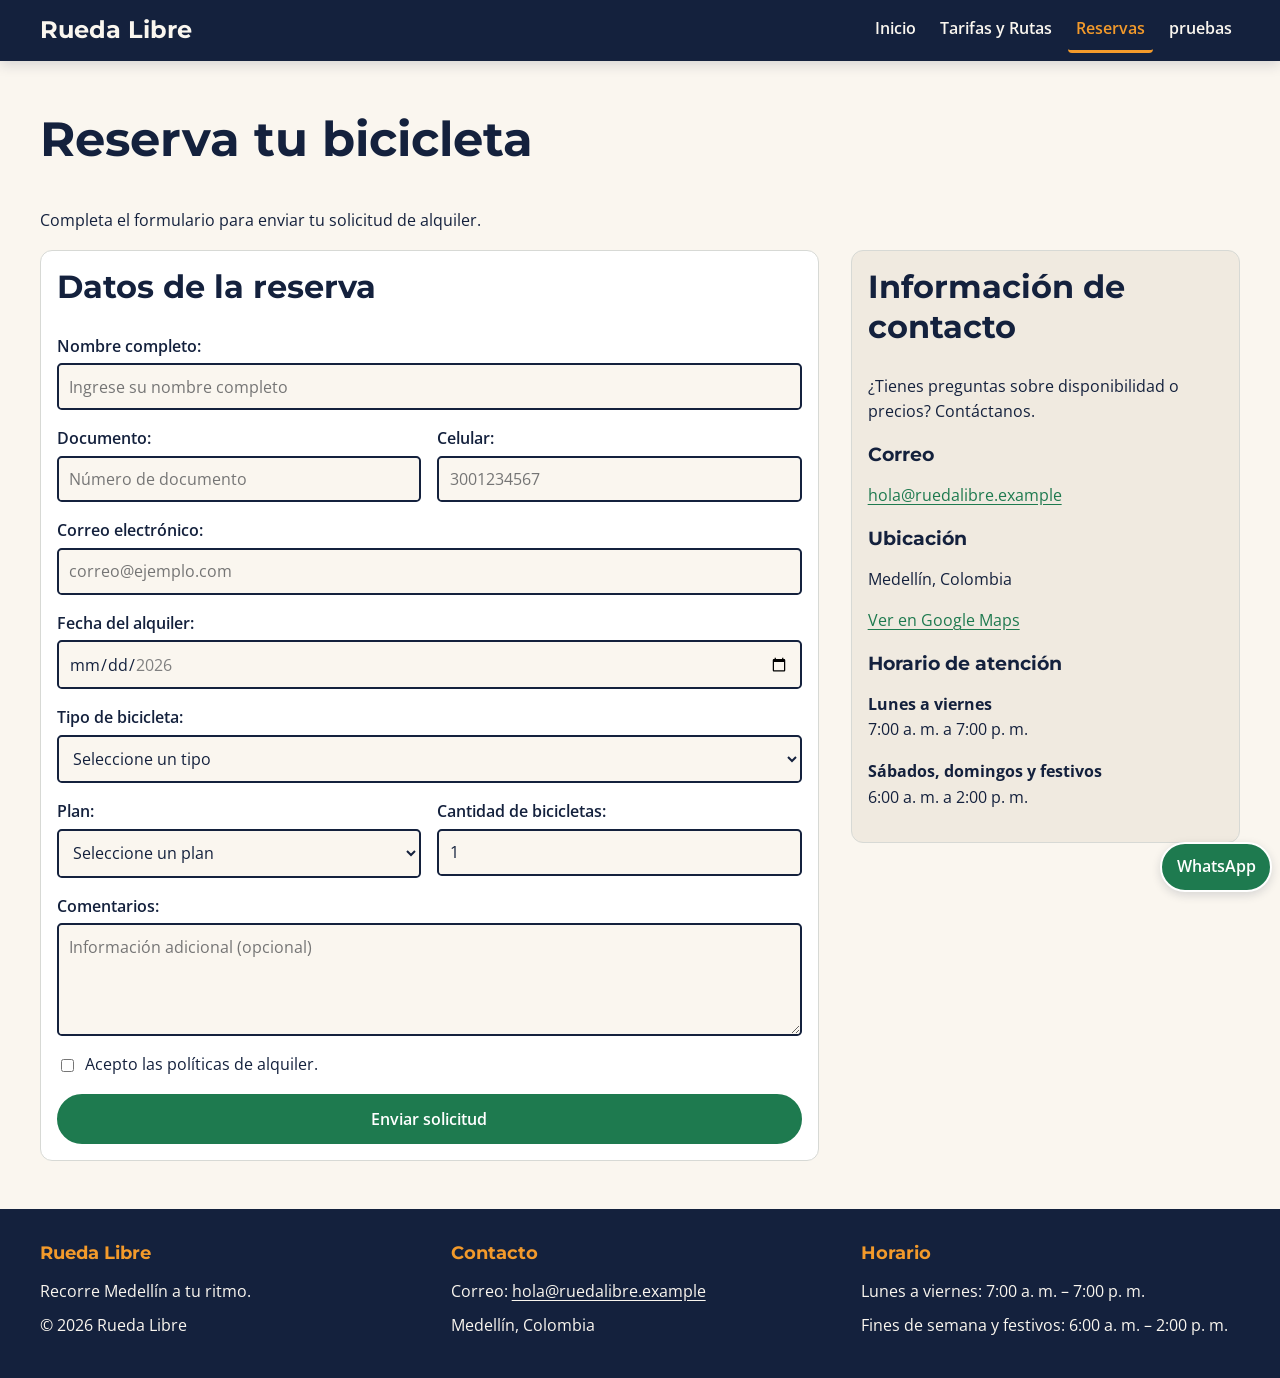
==== commit 262b18af: "feat: dia 2 se crea la carpeta pruebas y se agrega al menu" ====
--- a/Paginas/reservas.html
+++ b/Paginas/reservas.html
@@ -22,6 +22,7 @@
                     <li><a href="/index.html">Inicio</a></li>
                     <li><a href="/Paginas/tarifas.html">Tarifas y Rutas</a></li>
                     <li><a href="/Paginas/reservas.html" class="activo" aria-current="page">Reservas</a></li>
+                    <li><a href="/Paginas/pruebas.html">pruebas</a></li>
                 </ul>
             </nav>
         </div>
